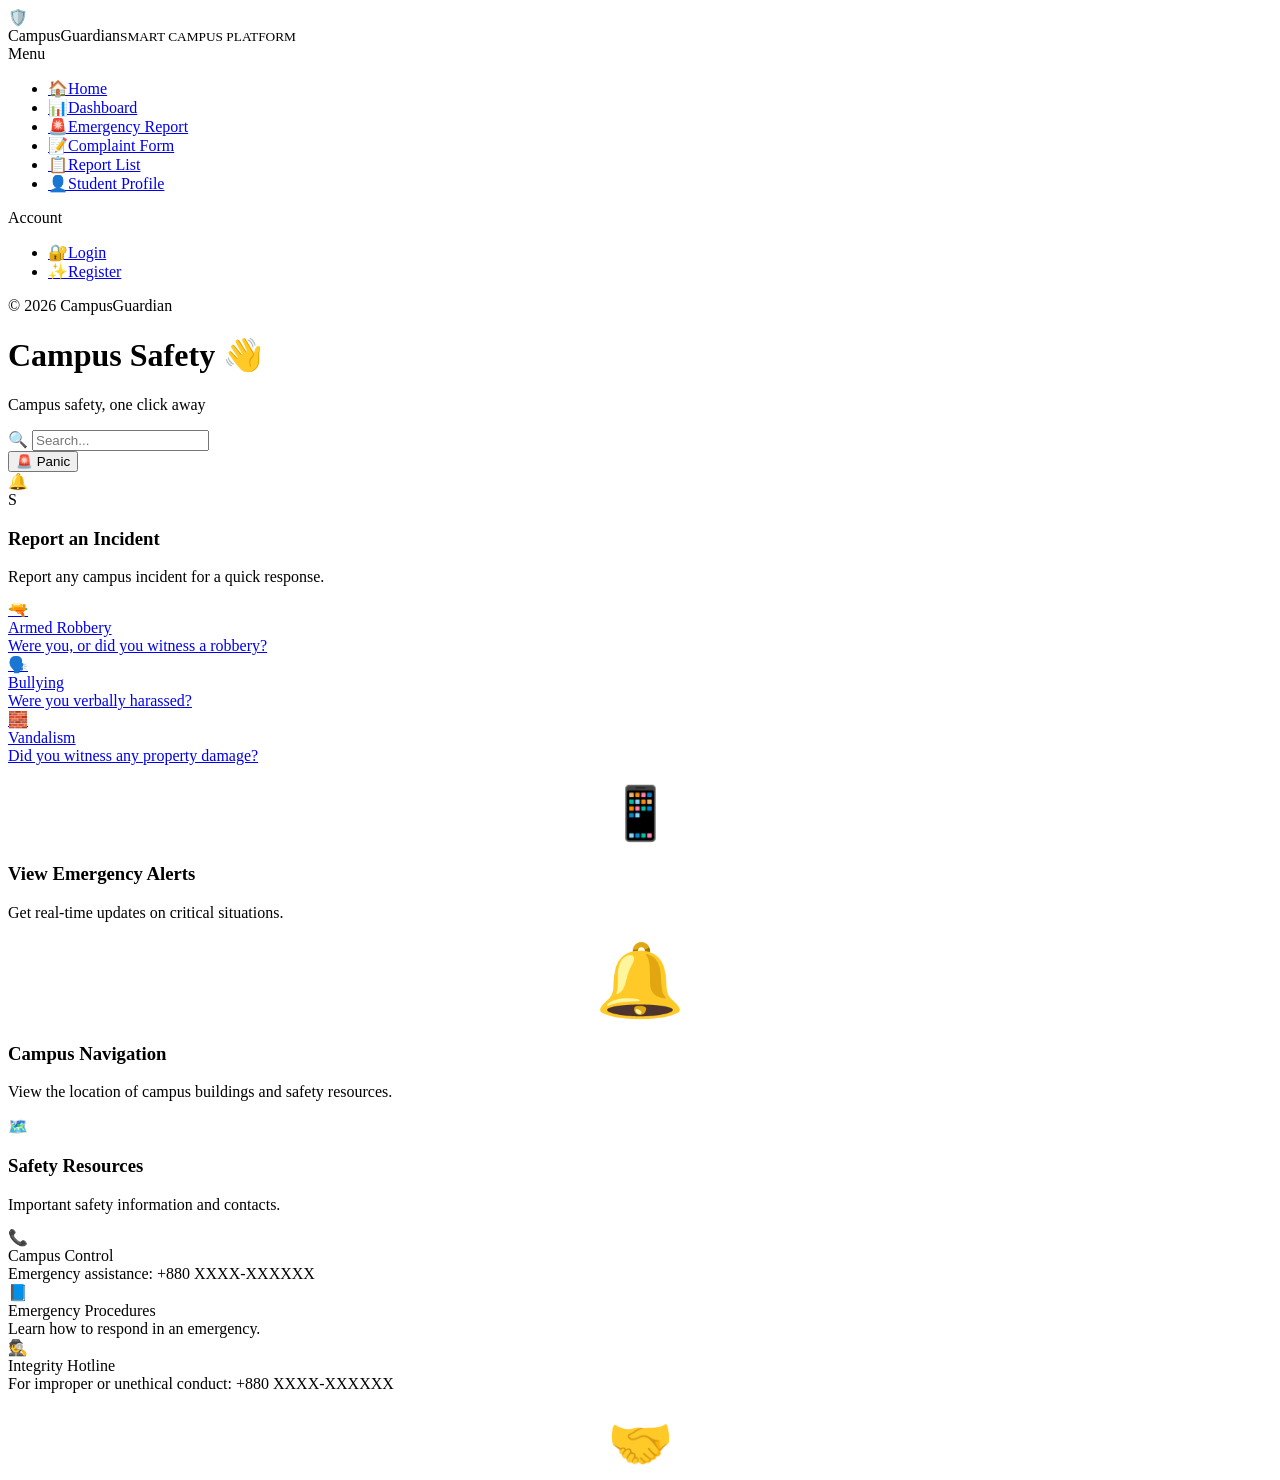
==== index.html @ de0bc9cf "Upload index.html" ====
<!DOCTYPE html>
<html lang="en">
<head>
  <meta charset="UTF-8">
  <meta name="viewport" content="width=device-width, initial-scale=1.0">
  <title>Home | CampusGuardian</title>
  <link rel="stylesheet" href="css/style.css">
</head>
<body>
<div class="app">

  <!-- ===== Sidebar ===== -->
  <aside class="sidebar">
    <div class="brand">
      <div class="brand-logo">🛡️</div>
      <div class="brand-name">CampusGuardian<small>SMART CAMPUS PLATFORM</small></div>
    </div>

    <div class="nav-label">Menu</div>
    <ul class="nav">
      <li><a href="index.html" class="active"><span class="ico">🏠</span>Home</a></li>
      <li><a href="dashboard.html"><span class="ico">📊</span>Dashboard</a></li>
      <li><a href="emergency.html"><span class="ico">🚨</span>Emergency Report</a></li>
      <li><a href="complaint.html"><span class="ico">📝</span>Complaint Form</a></li>
      <li><a href="reports.html"><span class="ico">📋</span>Report List</a></li>
      <li><a href="profile.html"><span class="ico">👤</span>Student Profile</a></li>
    </ul>

    <div class="nav-label">Account</div>
    <ul class="nav">
      <li><a href="login.html"><span class="ico">🔐</span>Login</a></li>
      <li><a href="register.html"><span class="ico">✨</span>Register</a></li>
    </ul>

    <div class="sidebar-footer">© 2026 CampusGuardian</div>
  </aside>

  <!-- ===== Main ===== -->
  <main class="main">
    <div class="topbar">
      <div>
        <h1>Campus Safety 👋</h1>
        <p>Campus safety, one click away</p>
      </div>
      <div class="actions">
        <div class="search">🔍 <input type="text" placeholder="Search..."></div>
        <button class="panic-btn">🚨 Panic</button>
        <div class="icon-btn">🔔<span class="dot"></span></div>
        <div class="avatar">S</div>
      </div>
    </div>

    <!-- Safety panels -->
    <div class="safety-grid">

      <!-- Report an incident -->
      <div class="card">
        <div class="card-head"><h3>Report an Incident</h3></div>
        <p class="list-sub" style="margin-bottom:14px">Report any campus incident for a quick response.</p>
        <div class="list">
          <a href="emergency.html" class="list-item">
            <div class="list-main">
              <div class="list-icon" style="background:var(--red-soft)">🔫</div>
              <div><div class="list-title">Armed Robbery</div><div class="list-sub">Were you, or did you witness a robbery?</div></div>
            </div>
          </a>
          <a href="complaint.html" class="list-item">
            <div class="list-main">
              <div class="list-icon" style="background:var(--yellow-soft)">🗣️</div>
              <div><div class="list-title">Bullying</div><div class="list-sub">Were you verbally harassed?</div></div>
            </div>
          </a>
          <a href="complaint.html" class="list-item">
            <div class="list-main">
              <div class="list-icon" style="background:var(--primary-soft)">🧱</div>
              <div><div class="list-title">Vandalism</div><div class="list-sub">Did you witness any property damage?</div></div>
            </div>
          </a>
        </div>
        <div style="text-align:center; margin-top:18px; font-size:52px">📱</div>
      </div>

      <!-- Emergency alerts + navigation -->
      <div>
        <div class="card" style="margin-bottom:20px">
          <div class="card-head"><h3>View Emergency Alerts</h3></div>
          <p class="list-sub">Get real-time updates on critical situations.</p>
          <div style="text-align:center; font-size:72px; margin-top:10px">🔔</div>
        </div>

        <div class="card">
          <div class="card-head"><h3>Campus Navigation</h3></div>
          <p class="list-sub">View the location of campus buildings and safety resources.</p>
          <div class="map-placeholder">🗺️</div>
        </div>
      </div>

      <!-- Safety resources -->
      <div class="card">
        <div class="card-head"><h3>Safety Resources</h3></div>
        <p class="list-sub" style="margin-bottom:14px">Important safety information and contacts.</p>
        <div class="list">
          <div class="list-item">
            <div class="list-main">
              <div class="list-icon" style="background:var(--primary-soft)">📞</div>
              <div><div class="list-title">Campus Control</div><div class="list-sub">Emergency assistance: +880 XXXX-XXXXXX</div></div>
            </div>
          </div>
          <div class="list-item">
            <div class="list-main">
              <div class="list-icon" style="background:var(--green-soft)">📘</div>
              <div><div class="list-title">Emergency Procedures</div><div class="list-sub">Learn how to respond in an emergency.</div></div>
            </div>
          </div>
          <div class="list-item">
            <div class="list-main">
              <div class="list-icon" style="background:var(--yellow-soft)">🕵️</div>
              <div><div class="list-title">Integrity Hotline</div><div class="list-sub">For improper or unethical conduct: +880 XXXX-XXXXXX</div></div>
            </div>
          </div>
        </div>
        <div style="text-align:center; margin-top:18px; font-size:52px">🤝</div>
      </div>

    </div>
  </main>
</div>
</body>
</html>
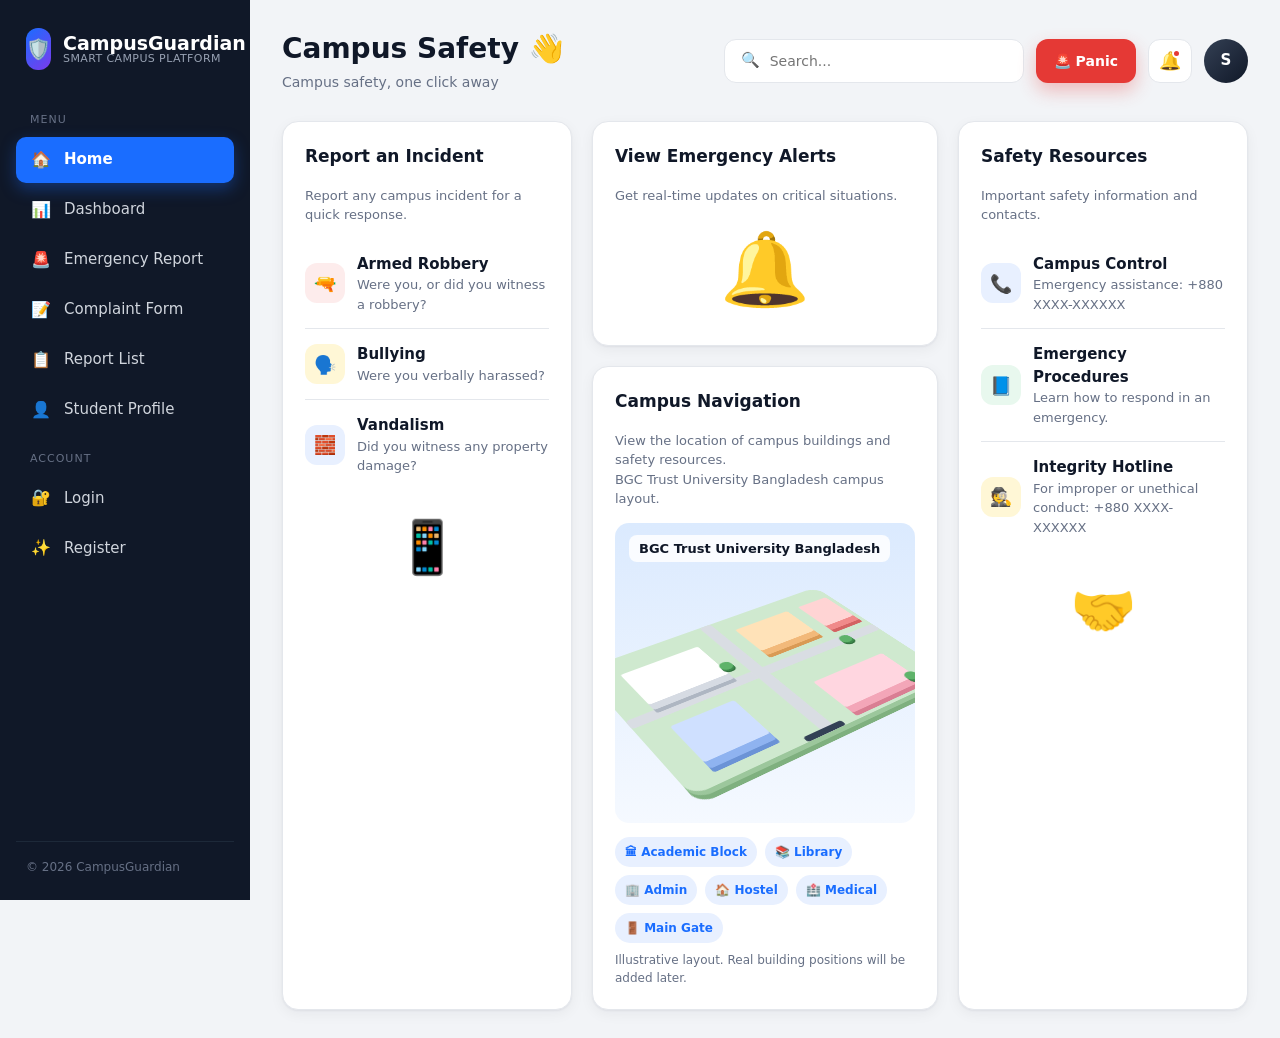
==== commit 3f0be426: "Update map" ====
--- a/index.html
+++ b/index.html
@@ -91,7 +91,38 @@
         <div class="card">
           <div class="card-head"><h3>Campus Navigation</h3></div>
           <p class="list-sub">View the location of campus buildings and safety resources.</p>
-          <div class="map-placeholder">🗺️</div>
+          <p class="list-sub">BGC Trust University Bangladesh campus layout.</p>
+
+<div class="campus-3d">
+  <div class="campus-title">BGC Trust University Bangladesh</div>
+  <div class="campus-plane">
+    <div class="campus-ground"></div>
+    <div class="campus-road road-h"></div>
+    <div class="campus-road road-v"></div>
+
+    <div class="b academic"></div>
+    <div class="b library"></div>
+    <div class="b admin"></div>
+    <div class="b hostel"></div>
+    <div class="b medical"></div>
+
+    <div class="tree" style="left:118px; top:70px"></div>
+    <div class="tree" style="left:250px; top:100px"></div>
+    <div class="tree" style="left:260px; top:190px"></div>
+
+    <div class="gate"></div>
+  </div>
+</div>
+
+<div class="campus-legend">
+  <span>🏛 Academic Block</span>
+  <span>📚 Library</span>
+  <span>🏢 Admin</span>
+  <span>🏠 Hostel</span>
+  <span>🏥 Medical</span>
+  <span>🚪 Main Gate</span>
+</div>
+<p class="hint" style="margin-top:8px">Illustrative layout. Real building positions will be added later.</p>
         </div>
       </div>
 
--- a/css/style.css
+++ b/css/style.css
@@ -0,0 +1,385 @@
+/* CampusGuardian - Static UI Stylesheet */
+
+:root {
+  --sidebar: #101828;
+  --sidebar-hover: #1d2939;
+  --primary: #1a6dff;
+  --primary-dark: #0f56d6;
+  --primary-soft: #e8f0ff;
+  --bg: #f2f4f7;
+  --card: #ffffff;
+  --text: #101828;
+  --muted: #667085;
+  --border: #e4e7ec;
+  --red: #e53935;
+  --red-soft: #fdecec;
+  --green: #16a34a;
+  --green-soft: #e8f8ee;
+  --yellow: #f5b800;
+  --yellow-soft: #fff7d6;
+  --radius: 16px;
+  --shadow: 0 1px 2px rgba(16, 24, 40, .05), 0 4px 14px rgba(16, 24, 40, .05);
+}
+
+* { box-sizing: border-box; margin: 0; padding: 0; }
+
+body {
+  font-family: 'Segoe UI', system-ui, -apple-system, sans-serif;
+  background: var(--bg);
+  color: var(--text);
+  font-size: 15px;
+  line-height: 1.5;
+}
+
+a { color: inherit; text-decoration: none; }
+button, input, select, textarea { font-family: inherit; font-size: 14px; }
+
+/* ---------- Layout ---------- */
+.app { display: flex; min-height: 100vh; }
+
+.sidebar {
+  width: 250px;
+  background: var(--sidebar);
+  color: #fff;
+  padding: 24px 16px;
+  position: fixed;
+  top: 0; bottom: 0; left: 0;
+  display: flex;
+  flex-direction: column;
+  overflow-y: auto;
+}
+
+.main {
+  margin-left: 250px;
+  flex: 1;
+  padding: 28px 32px;
+  min-width: 0;
+}
+
+/* ---------- Brand ---------- */
+.brand { display: flex; align-items: center; gap: 12px; padding: 4px 10px 24px; }
+.brand-logo {
+  width: 42px; height: 42px; border-radius: 12px;
+  background: linear-gradient(135deg, var(--primary), #7c3aed);
+  display: grid; place-items: center; font-size: 20px;
+}
+.brand-name { font-size: 19px; font-weight: 800; line-height: 1.1; }
+.brand-name small { display: block; font-size: 11px; font-weight: 500; color: #98a2b3; letter-spacing: .4px; }
+
+/* ---------- Sidebar nav ---------- */
+.nav-label {
+  font-size: 11px; text-transform: uppercase; letter-spacing: 1px;
+  color: #667085; padding: 18px 14px 8px;
+}
+.nav { list-style: none; display: flex; flex-direction: column; gap: 4px; }
+.nav a {
+  display: flex; align-items: center; gap: 12px;
+  padding: 11px 14px; border-radius: 10px;
+  color: #d0d5dd; font-weight: 500; transition: .2s;
+}
+.nav a:hover { background: var(--sidebar-hover); color: #fff; }
+.nav a.active {
+  background: var(--primary); color: #fff; font-weight: 600;
+  box-shadow: 0 6px 16px rgba(26, 109, 255, .35);
+}
+.nav .ico { width: 22px; text-align: center; font-size: 16px; }
+
+.sidebar-footer {
+  margin-top: auto; padding: 16px 10px 0;
+  font-size: 12px; color: #667085;
+  border-top: 1px solid var(--sidebar-hover);
+}
+
+/* ---------- Topbar ---------- */
+.topbar {
+  display: flex; align-items: center; justify-content: space-between;
+  gap: 16px; margin-bottom: 28px; flex-wrap: wrap;
+}
+.topbar h1 { font-size: 28px; font-weight: 800; }
+.topbar p { color: var(--muted); font-size: 14px; margin-top: 2px; }
+.topbar .actions { display: flex; align-items: center; gap: 12px; }
+
+.search {
+  display: flex; align-items: center; gap: 10px;
+  background: #fff; border: 1px solid var(--border);
+  border-radius: 12px; padding: 0 16px; height: 44px; width: 300px;
+  color: var(--muted);
+}
+.search input { border: 0; outline: 0; background: transparent; width: 100%; color: var(--text); }
+
+.icon-btn {
+  position: relative; width: 44px; height: 44px; border-radius: 12px;
+  background: #fff; border: 1px solid var(--border);
+  display: grid; place-items: center; font-size: 18px; cursor: pointer;
+}
+.icon-btn .dot {
+  position: absolute; top: 9px; right: 10px;
+  width: 9px; height: 9px; border-radius: 50%;
+  background: var(--red); border: 2px solid #fff;
+}
+
+.avatar {
+  width: 44px; height: 44px; border-radius: 50%;
+  background: linear-gradient(135deg, #344054, #101828);
+  color: #fff; display: grid; place-items: center;
+  font-weight: 700; font-size: 15px;
+}
+
+/* ---------- Grid helpers ---------- */
+.grid { display: grid; gap: 20px; }
+.grid-4 { grid-template-columns: repeat(4, 1fr); }
+.grid-3 { grid-template-columns: repeat(3, 1fr); }
+.grid-2 { grid-template-columns: 2fr 1fr; }
+.grid-2-even { grid-template-columns: 1fr 1fr; }
+.section { margin-top: 20px; }
+
+/* ---------- Card ---------- */
+.card {
+  background: var(--card); border: 1px solid var(--border);
+  border-radius: var(--radius); box-shadow: var(--shadow); padding: 22px;
+}
+.card-head {
+  display: flex; align-items: center; justify-content: space-between;
+  gap: 12px; margin-bottom: 16px;
+}
+.card-head h3 { font-size: 17px; font-weight: 700; }
+.card-head p { color: var(--muted); font-size: 13px; }
+.card-link { color: var(--primary); font-size: 13px; font-weight: 600; }
+
+/* ---------- Stat card ---------- */
+.stat-top { display: flex; align-items: center; justify-content: space-between; margin-bottom: 14px; }
+.stat-icon {
+  width: 44px; height: 44px; border-radius: 12px;
+  background: var(--primary-soft); display: grid; place-items: center; font-size: 20px;
+}
+.stat-label { color: var(--muted); font-size: 14px; font-weight: 500; }
+.stat-value { font-size: 30px; font-weight: 800; letter-spacing: -.5px; }
+.stat-foot { color: var(--muted); font-size: 13px; margin-top: 6px; }
+
+/* ---------- Pills & status ---------- */
+.pill {
+  display: inline-flex; align-items: center; gap: 4px;
+  padding: 4px 10px; border-radius: 999px;
+  font-size: 12px; font-weight: 700; border: 1px solid transparent;
+}
+.pill.up { color: var(--green); background: var(--green-soft); border-color: #bbf7d0; }
+.pill.down { color: var(--red); background: var(--red-soft); border-color: #fecaca; }
+.pill.info { color: var(--primary); background: var(--primary-soft); border-color: #bfdbfe; }
+
+.status { font-size: 12px; font-weight: 700; padding: 4px 10px; border-radius: 8px; white-space: nowrap; }
+.status.open { background: var(--red-soft); color: var(--red); }
+.status.progress { background: var(--yellow-soft); color: #9a6700; }
+.status.resolved { background: var(--green-soft); color: var(--green); }
+
+/* ---------- Buttons ---------- */
+.btn {
+  display: inline-flex; align-items: center; justify-content: center; gap: 8px;
+  height: 44px; padding: 0 20px; border-radius: 12px; border: 0;
+  font-weight: 700; cursor: pointer; transition: .2s; text-decoration: none;
+}
+.btn-primary { background: var(--primary); color: #fff; box-shadow: 0 8px 18px rgba(26, 109, 255, .3); }
+.btn-primary:hover { background: var(--primary-dark); }
+.btn-danger { background: var(--red); color: #fff; box-shadow: 0 8px 18px rgba(229, 57, 53, .3); }
+.btn-danger:hover { background: #c62828; }
+.btn-ghost { background: #fff; color: var(--text); border: 1px solid var(--border); }
+.btn-block { width: 100%; }
+
+/* ---------- Bar chart (CSS only) ---------- */
+.bars { display: flex; align-items: flex-end; justify-content: space-between; gap: 12px; height: 230px; padding-top: 10px; }
+.bar-group { flex: 1; display: flex; flex-direction: column; align-items: center; gap: 8px; height: 100%; justify-content: flex-end; }
+.bar-wrap { display: flex; align-items: flex-end; gap: 6px; height: 100%; }
+.bar { width: 14px; border-radius: 8px; }
+.bar.blue { background: var(--primary); }
+.bar.green { background: var(--green); }
+.bar-day { font-size: 12px; color: var(--muted); }
+.bar-day.active { color: var(--primary); font-weight: 700; }
+
+/* ---------- Donut (CSS only) ---------- */
+.donut-wrap { display: flex; align-items: center; gap: 28px; flex-wrap: wrap; }
+.donut {
+  width: 180px; height: 180px; border-radius: 50%; flex-shrink: 0;
+  display: grid; place-items: center;
+}
+.donut-inner {
+  width: 120px; height: 120px; border-radius: 50%; background: #fff;
+  display: grid; place-items: center; text-align: center;
+}
+.donut-inner b { font-size: 24px; display: block; }
+.donut-inner span { font-size: 12px; color: var(--muted); }
+.legend { display: flex; flex-direction: column; gap: 12px; flex: 1; min-width: 160px; }
+.legend-item { display: flex; align-items: center; justify-content: space-between; font-size: 14px; }
+.legend-item .l { display: flex; align-items: center; gap: 10px; }
+.dot-color { width: 10px; height: 10px; border-radius: 50%; }
+
+/* ---------- Lists ---------- */
+.list { display: flex; flex-direction: column; }
+.list-item {
+  display: flex; align-items: center; justify-content: space-between; gap: 14px;
+  padding: 14px 0; border-bottom: 1px solid var(--border);
+}
+.list-item:last-child { border-bottom: 0; }
+.list-main { display: flex; align-items: center; gap: 12px; min-width: 0; }
+.list-icon {
+  width: 40px; height: 40px; border-radius: 12px; flex-shrink: 0;
+  display: grid; place-items: center; font-size: 18px;
+}
+.list-title { font-weight: 600; }
+.list-sub { color: var(--muted); font-size: 13px; }
+.muted-time { color: var(--muted); font-size: 12px; white-space: nowrap; }
+
+/* ---------- Table ---------- */
+.table-wrap { overflow-x: auto; }
+.table { width: 100%; border-collapse: collapse; }
+.table th {
+  text-align: left; font-size: 12px; text-transform: uppercase; letter-spacing: .5px;
+  color: var(--muted); padding: 12px 14px; background: #f9fafb; border-bottom: 1px solid var(--border);
+}
+.table td { padding: 14px; border-bottom: 1px solid var(--border); font-size: 14px; }
+.table tr:last-child td { border-bottom: 0; }
+
+/* ---------- Forms ---------- */
+.form-group { display: flex; flex-direction: column; gap: 8px; margin-bottom: 18px; }
+.form-group label { font-weight: 600; font-size: 14px; }
+.form-control {
+  width: 100%; padding: 12px 14px; border-radius: 12px;
+  border: 1px solid var(--border); background: #fff; outline: none; color: var(--text);
+}
+.form-control:focus { border-color: var(--primary); box-shadow: 0 0 0 4px var(--primary-soft); }
+textarea.form-control { min-height: 120px; resize: vertical; }
+.form-row { display: grid; grid-template-columns: 1fr 1fr; gap: 16px; }
+.hint { color: var(--muted); font-size: 12px; }
+.check { display: flex; align-items: center; gap: 10px; font-size: 14px; color: var(--muted); }
+
+/* ---------- Emergency ---------- */
+.emergency-hero {
+  background: linear-gradient(135deg, #e53935, #b71c1c);
+  color: #fff; border-radius: var(--radius); padding: 28px;
+  display: flex; align-items: center; justify-content: space-between; gap: 20px;
+  box-shadow: 0 14px 30px rgba(229, 57, 53, .3);
+}
+.emergency-hero h2 { font-size: 24px; font-weight: 800; }
+.emergency-hero p { opacity: .9; margin-top: 4px; }
+.bell-big { font-size: 64px; }
+
+.type-grid { display: grid; grid-template-columns: repeat(3, 1fr); gap: 14px; }
+.type-card {
+  border: 1px solid var(--border); border-radius: 14px; padding: 18px;
+  background: #fff; cursor: pointer; text-align: left; transition: .2s;
+}
+.type-card:hover { border-color: var(--primary); }
+.type-card.selected { border: 2px solid var(--primary); background: var(--primary-soft); }
+.type-card .t-icon { font-size: 26px; margin-bottom: 8px; }
+.type-card b { display: block; font-size: 15px; }
+.type-card span { color: var(--muted); font-size: 13px; }
+
+/* ---------- Profile ---------- */
+.profile-head { display: flex; align-items: center; gap: 18px; }
+.profile-head .avatar { width: 72px; height: 72px; font-size: 24px; }
+.profile-head h2 { font-size: 22px; }
+.info-row { display: flex; justify-content: space-between; padding: 12px 0; border-bottom: 1px solid var(--border); font-size: 14px; }
+.info-row:last-child { border-bottom: 0; }
+.info-row span { color: var(--muted); }
+
+/* ---------- Auth pages ---------- */
+.auth-page {
+  min-height: 100vh; display: grid; place-items: center; padding: 32px;
+  background: linear-gradient(135deg, #101828 0%, #1a6dff 100%);
+}
+.auth-card {
+  background: #fff; border-radius: 20px; padding: 36px;
+  width: 100%; max-width: 440px; box-shadow: 0 20px 50px rgba(0, 0, 0, .2);
+}
+.auth-brand { display: flex; align-items: center; gap: 12px; margin-bottom: 22px; }
+.auth-card h2 { font-size: 26px; font-weight: 800; margin-bottom: 4px; }
+.auth-card > p { color: var(--muted); margin-bottom: 26px; font-size: 14px; }
+.auth-foot { text-align: center; font-size: 14px; color: var(--muted); margin-top: 16px; }
+.auth-foot a { color: var(--primary); font-weight: 700; }
+
+/* ---------- Home: safety panels ---------- */
+.safety-grid { display: grid; grid-template-columns: repeat(3, 1fr); gap: 20px; }
+.panic-btn {
+  background: var(--red); color: #fff; border: 0; border-radius: 12px;
+  padding: 0 18px; height: 44px; font-weight: 700; cursor: pointer;
+  display: inline-flex; align-items: center; gap: 8px;
+  box-shadow: 0 8px 18px rgba(229, 57, 53, .3);
+}
+.map-placeholder {
+  height: 160px; border-radius: 12px; margin-top: 14px;
+  background: repeating-linear-gradient(45deg, #eef4ff, #eef4ff 12px, #f8fbff 12px, #f8fbff 24px);
+  display: grid; place-items: center; font-size: 42px; color: var(--primary);
+}
+/* ---------- 3D campus illustration (CSS only) ---------- */
+.campus-3d {
+  position: relative; height: 300px; margin-top: 14px; border-radius: 14px;
+  background: linear-gradient(180deg, #dbeafe 0%, #f5f9ff 100%);
+  perspective: 800px; overflow: hidden;
+  display: grid; place-items: center;
+}
+.campus-title {
+  position: absolute; top: 12px; left: 14px; z-index: 2;
+  font-size: 13px; font-weight: 700; color: var(--text);
+  background: rgba(255, 255, 255, .85); padding: 4px 10px; border-radius: 8px;
+}
+.campus-plane {
+  position: relative; width: 300px; height: 220px;
+  transform: rotateX(55deg) rotateZ(-35deg);
+  transform-style: preserve-3d;
+  transition: transform .6s ease;
+}
+.campus-plane:hover { transform: rotateX(45deg) rotateZ(-25deg); }
+
+.campus-ground {
+  position: absolute; inset: 0; border-radius: 16px;
+  background: #cfe9cf;
+  box-shadow: 0 6px 0 #9cc79c, 0 12px 0 #7fb07f;
+}
+.campus-road { position: absolute; background: #d9dde3; border-radius: 4px; }
+.road-h { left: 0; right: 0; top: 100px; height: 14px; }
+.road-v { top: 0; bottom: 0; left: 140px; width: 14px; }
+
+/* buildings: flat roof tile + stacked box-shadow walls = 3D height */
+.b {
+  position: absolute; border-radius: 3px; background: var(--roof);
+  box-shadow:
+    0 2px 0 var(--wall), 0 4px 0 var(--wall), 0 6px 0 var(--wall),
+    0 8px 0 var(--wall), 0 10px 0 var(--wall), 0 12px 0 var(--wall-dark),
+    0 14px 0 var(--wall-dark), 0 16px 0 var(--wall-dark);
+}
+.academic { left: 30px;  top: 30px;  width: 90px; height: 60px; --roof: #ffffff; --wall: #d6dbe3; --wall-dark: #aeb6c2; }
+.library  { left: 170px; top: 25px;  width: 70px; height: 50px; --roof: #ffe2b8; --wall: #f2b97a; --wall-dark: #d99a55; }
+.admin    { left: 30px;  top: 130px; width: 70px; height: 60px; --roof: #cfe0ff; --wall: #8fb3f0; --wall-dark: #6b93d6; }
+.hostel   { left: 180px; top: 150px; width: 90px; height: 50px; --roof: #ffd6e0; --wall: #f3a6b8; --wall-dark: #d97e93; }
+.medical  { left: 255px; top: 25px;  width: 40px; height: 50px; --roof: #ffd4d4; --wall: #f08a8a; --wall-dark: #d36262; }
+
+/* trees */
+.tree {
+  position: absolute; width: 14px; height: 14px; border-radius: 50%;
+  background: #5fb36a;
+  box-shadow: 0 3px 0 #3e8a4c, 0 5px 0 #2f6e3b;
+}
+
+/* main gate */
+.gate {
+  position: absolute; left: 120px; top: 212px; width: 44px; height: 8px;
+  background: #334155; border-radius: 3px;
+}
+
+.campus-legend { display: flex; flex-wrap: wrap; gap: 8px; margin-top: 14px; }
+.campus-legend span {
+  font-size: 12px; font-weight: 600; padding: 6px 10px;
+  border-radius: 999px; background: var(--primary-soft); color: var(--primary);
+}
+
+/* ---------- Responsive ---------- */
+@media (max-width: 1100px) {
+  .grid-4 { grid-template-columns: repeat(2, 1fr); }
+  .grid-3, .grid-2, .grid-2-even, .safety-grid { grid-template-columns: 1fr; }
+  .type-grid { grid-template-columns: repeat(2, 1fr); }
+}
+@media (max-width: 760px) {
+  .sidebar { position: static; width: 100%; }
+  .main { margin-left: 0; padding: 20px; }
+  .app { flex-direction: column; }
+  .grid-4, .form-row, .type-grid { grid-template-columns: 1fr; }
+  .search { width: 100%; }
+}
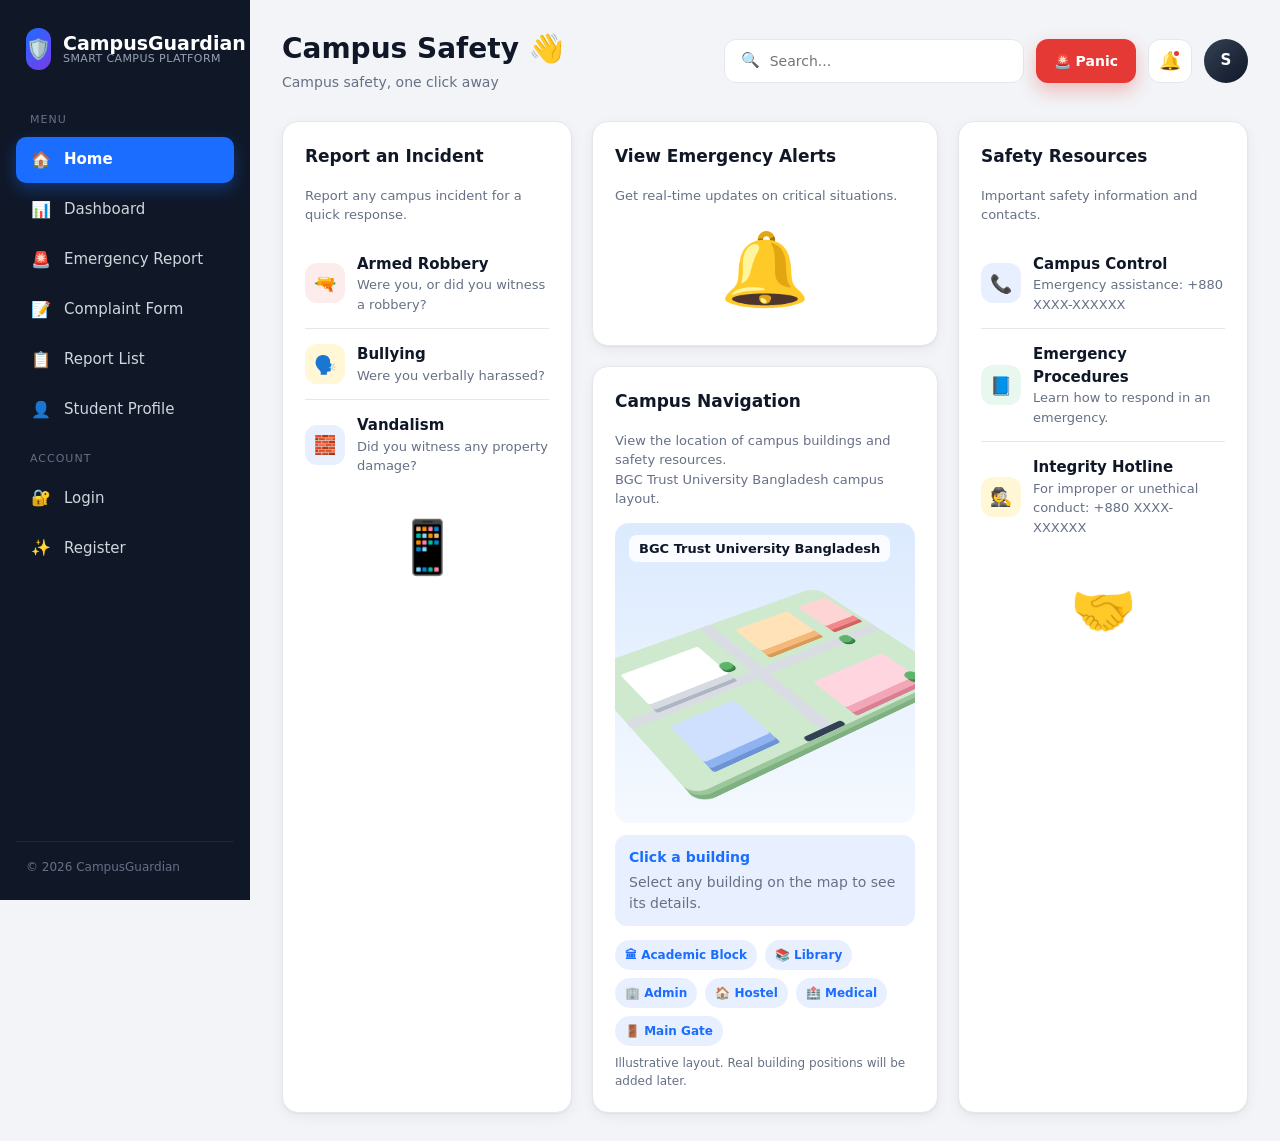
==== commit 62a0e347: "Add clickable 3D building info" ====
--- a/index.html
+++ b/index.html
@@ -100,11 +100,11 @@
     <div class="campus-road road-h"></div>
     <div class="campus-road road-v"></div>
 
-    <div class="b academic"></div>
-    <div class="b library"></div>
-    <div class="b admin"></div>
-    <div class="b hostel"></div>
-    <div class="b medical"></div>
+    <div class="b academic" data-name="Academic Block" data-info="Classrooms, labs and faculty offices."></div>
+    <div class="b library" data-name="Library" data-info="Study halls, books and online resources."></div>
+    <div class="b admin" data-name="Admin Building" data-info="Registrar, admissions and administration."></div>
+    <div class="b hostel" data-name="Hostel" data-info="Student residence. Contact the hall office for emergencies."></div>
+    <div class="b medical" data-name="Medical Center" data-info="First aid and medical support for students and staff."></div>
 
     <div class="tree" style="left:118px; top:70px"></div>
     <div class="tree" style="left:250px; top:100px"></div>
@@ -113,7 +113,10 @@
     <div class="gate"></div>
   </div>
 </div>
-
+<div class="building-info" id="buildingInfo">
+  <b>Click a building</b>
+  <p>Select any building on the map to see its details.</p>
+</div>
 <div class="campus-legend">
   <span>🏛 Academic Block</span>
   <span>📚 Library</span>
@@ -156,5 +159,6 @@
     </div>
   </main>
 </div>
+<script src="js/main.js"></script>
 </body>
 </html>
--- a/css/style.css
+++ b/css/style.css
@@ -369,6 +369,52 @@
   font-size: 12px; font-weight: 600; padding: 6px 10px;
   border-radius: 999px; background: var(--primary-soft); color: var(--primary);
 }
+/* ---------- Panic popup ---------- */
+.panic-overlay {
+  position: fixed; inset: 0; background: rgba(16, 24, 40, .55);
+  display: none; align-items: center; justify-content: center; z-index: 999;
+}
+.panic-overlay.show { display: flex; }
+.panic-modal {
+  background: #fff; border-radius: 18px; padding: 30px; width: 90%; max-width: 380px;
+  text-align: center; box-shadow: 0 20px 50px rgba(0, 0, 0, .25);
+}
+.panic-icon { font-size: 48px; margin-bottom: 8px; }
+.panic-modal h2 { font-size: 22px; font-weight: 800; margin-bottom: 6px; }
+.panic-modal p { color: var(--muted); font-size: 14px; margin-bottom: 22px; }
+.panic-actions { display: flex; gap: 12px; }
+.panic-actions .btn { flex: 1; }
+
+/* ---------- Field error ---------- */
+.field-error {
+  color: var(--red); font-size: 12px; font-weight: 600; margin-top: 4px;
+}
+
+/* ---------- Filter chips ---------- */
+.chip {
+  border: 1px solid var(--border); background: #fff; color: var(--text);
+  padding: 8px 14px; border-radius: 999px; font-weight: 600; cursor: pointer;
+}
+.chip.active { background: var(--primary); color: #fff; border-color: var(--primary); }
+.table tr.hidden { display: none; }
+
+
+/* ---------- Auth messages ---------- */
+.auth-msg {
+  padding: 10px 14px; border-radius: 10px; font-size: 14px; font-weight: 600; margin-bottom: 16px;
+}
+.auth-msg.ok { background: var(--green-soft); color: var(--green); }
+.auth-msg.err { background: var(--red-soft); color: var(--red); }
+
+/* ---------- Building info ---------- */
+.building-info {
+  margin-top: 12px; padding: 12px 14px; border-radius: 12px;
+  background: var(--primary-soft); font-size: 14px;
+}
+.building-info b { display: block; margin-bottom: 4px; color: var(--primary); }
+.building-info p { color: var(--muted); }
+
+.b.picked { filter: brightness(1.15); }
 
 /* ---------- Responsive ---------- */
 @media (max-width: 1100px) {
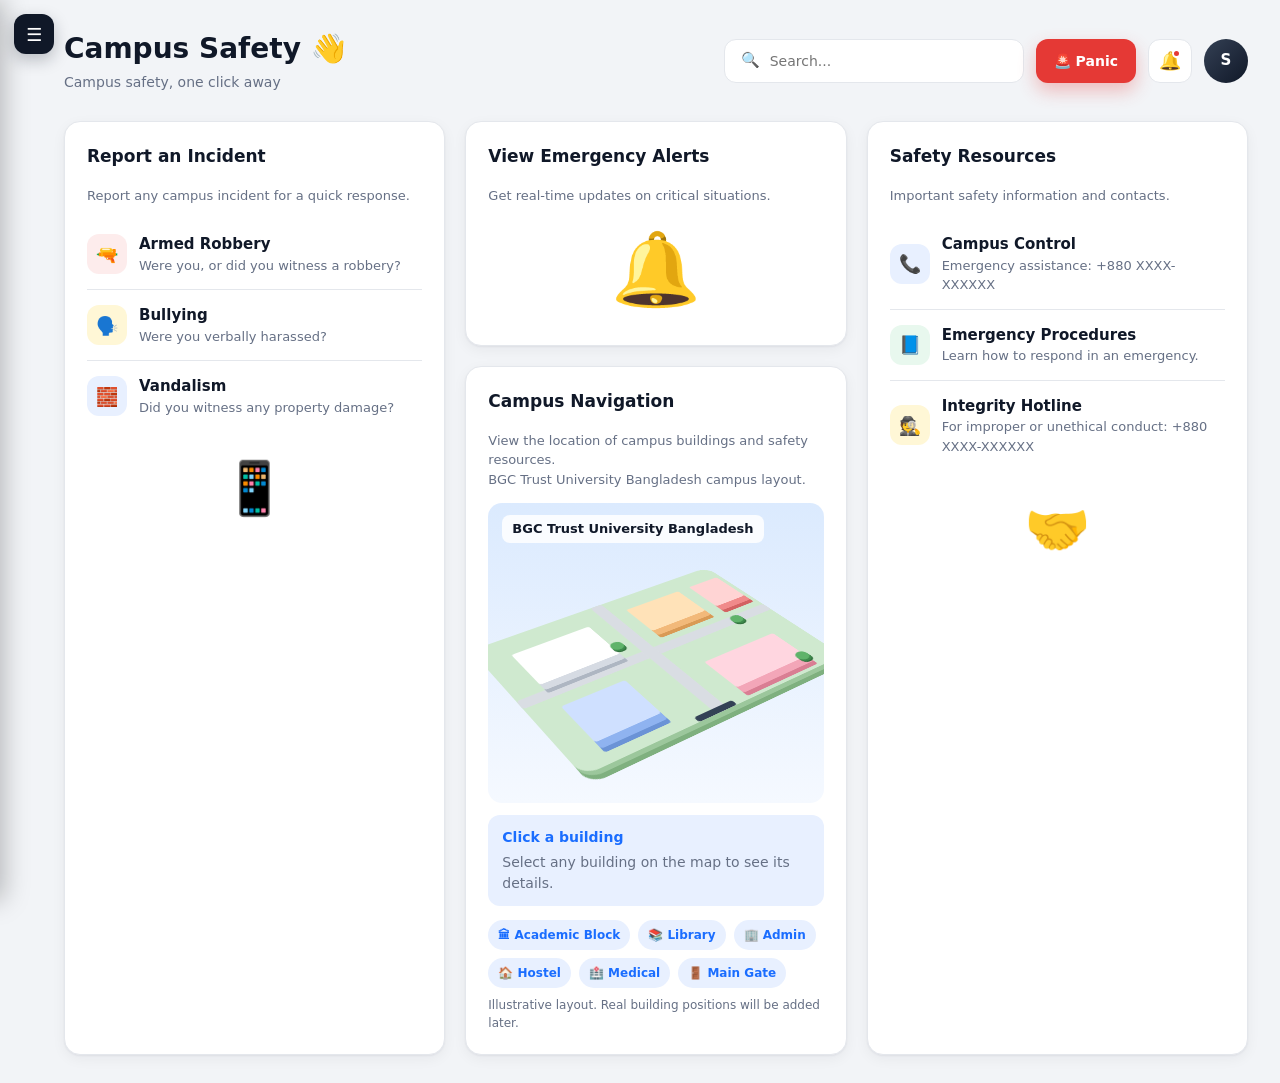
==== commit acffcff9: "update profile" ====
--- a/index.html
+++ b/index.html
@@ -128,7 +128,6 @@
 <p class="hint" style="margin-top:8px">Illustrative layout. Real building positions will be added later.</p>
         </div>
       </div>
-
       <!-- Safety resources -->
       <div class="card">
         <div class="card-head"><h3>Safety Resources</h3></div>
@@ -155,7 +154,6 @@
         </div>
         <div style="text-align:center; margin-top:18px; font-size:52px">🤝</div>
       </div>
-
     </div>
   </main>
 </div>
--- a/css/style.css
+++ b/css/style.css
@@ -428,4 +428,119 @@
   .app { flex-direction: column; }
   .grid-4, .form-row, .type-grid { grid-template-columns: 1fr; }
   .search { width: 100%; }
+}
+/* =========================================
+   Hover sidebar: hidden by default, opens on hover
+   ========================================= */
+.sidebar {
+  width: 250px;
+  transform: translateX(-100%);
+  transition: transform .3s ease;
+  z-index: 1000;
+  box-shadow: 4px 0 24px rgba(0, 0, 0, .25);
+  position: fixed;
+}
+.sidebar.open { transform: translateX(0); }
+
+.main { margin-left: 0; padding-left: 64px; }
+
+.menu-edge {
+  position: fixed; top: 0; bottom: 0; left: 0; width: 14px; z-index: 999;
+}
+
+
+.menu-icon {
+  position: fixed; top: 14px; left: 14px; z-index: 998;
+  width: 40px; height: 40px; border-radius: 12px; border: 0;
+  background: var(--sidebar); color: #fff; font-size: 18px; cursor: pointer;
+  display: grid; place-items: center;
+  box-shadow: 0 6px 16px rgba(16, 24, 40, .25);
+  transition: opacity .2s;
+}
+.menu-icon.hide { opacity: 0; pointer-events: none; }
+/* =========================================
+   Hover sidebar: hidden by default, opens on hover
+   ========================================= */
+.sidebar {
+  width: 250px;
+  transform: translateX(-100%);
+  transition: transform .3s ease;
+  z-index: 1000;
+  box-shadow: 4px 0 24px rgba(0, 0, 0, .25);
+  position: fixed;
+}
+.sidebar.open { transform: translateX(0); }
+
+.main { margin-left: 0; padding-left: 64px; }
+
+.menu-edge {
+  position: fixed; top: 0; bottom: 0; left: 0; width: 14px; z-index: 999;
+}
+
+.menu-icon {
+  position: fixed; top: 14px; left: 14px; z-index: 998;
+  width: 40px; height: 40px; border-radius: 12px; border: 0;
+  background: var(--sidebar); color: #fff; font-size: 18px; cursor: pointer;
+  display: grid; place-items: center;
+  box-shadow: 0 6px 16px rgba(16, 24, 40, .25);
+  transition: opacity .2s;
+}
+.menu-icon.hide { opacity: 0; pointer-events: none; }
+/* =========================================
+   Profile page
+   ========================================= */
+.profile-banner { padding: 0; overflow: hidden; }
+.banner-bg {
+  height: 120px;
+  background: linear-gradient(135deg, #1a6dff, #7c3aed);
+}
+.banner-body {
+  display: flex; align-items: flex-end; gap: 20px; flex-wrap: wrap;
+  padding: 0 26px 22px; margin-top: -40px;
+}
+.avatar.big {
+  width: 84px; height: 84px; font-size: 28px;
+  border: 4px solid #fff; box-shadow: var(--shadow);
+}
+.banner-info { flex: 1; min-width: 200px; }
+.banner-info h2 { font-size: 24px; font-weight: 800; }
+.banner-info .pill { margin-top: 6px; }
+.banner-stats { display: flex; gap: 26px; }
+.banner-stats div { text-align: center; }
+.banner-stats .stat-value { font-size: 22px; }
+.banner-stats .green { color: var(--green); }
+.banner-stats .red { color: var(--red); }
+.banner-stats span { font-size: 12px; color: var(--muted); }
+
+/* Tabs */
+.tabs { display: flex; gap: 8px; border-bottom: 1px solid var(--border); }
+.tab {
+  background: none; border: 0; padding: 12px 16px; cursor: pointer;
+  font-weight: 600; color: var(--muted); border-bottom: 3px solid transparent;
+}
+.tab.active { color: var(--primary); border-bottom-color: var(--primary); }
+.tab-panel { display: none; margin-top: 20px; }
+.tab-panel.active { display: block; }
+
+/* Privacy masking */
+.masked { filter: blur(5px); user-select: none; transition: filter .2s; }
+.masked.show { filter: none; user-select: text; }
+
+/* Edit modal */
+.modal-overlay {
+  position: fixed; inset: 0; background: rgba(16, 24, 40, .55);
+  display: none; align-items: center; justify-content: center; z-index: 1100;
+}
+.modal-overlay.show { display: flex; }
+.modal-box {
+  background: #fff; border-radius: 18px; padding: 28px;
+  width: 92%; max-width: 440px; box-shadow: 0 20px 50px rgba(0, 0, 0, .25);
+}
+.modal-box h2 { font-size: 22px; font-weight: 800; }
+.modal-actions { display: flex; gap: 12px; margin-top: 8px; }
+.modal-actions .btn { flex: 1; }
+
+@media print {
+  .sidebar, .menu-icon, .menu-edge, .topbar .actions, .tabs, .modal-overlay { display: none !important; }
+  .main { padding: 0 !important; }
 }
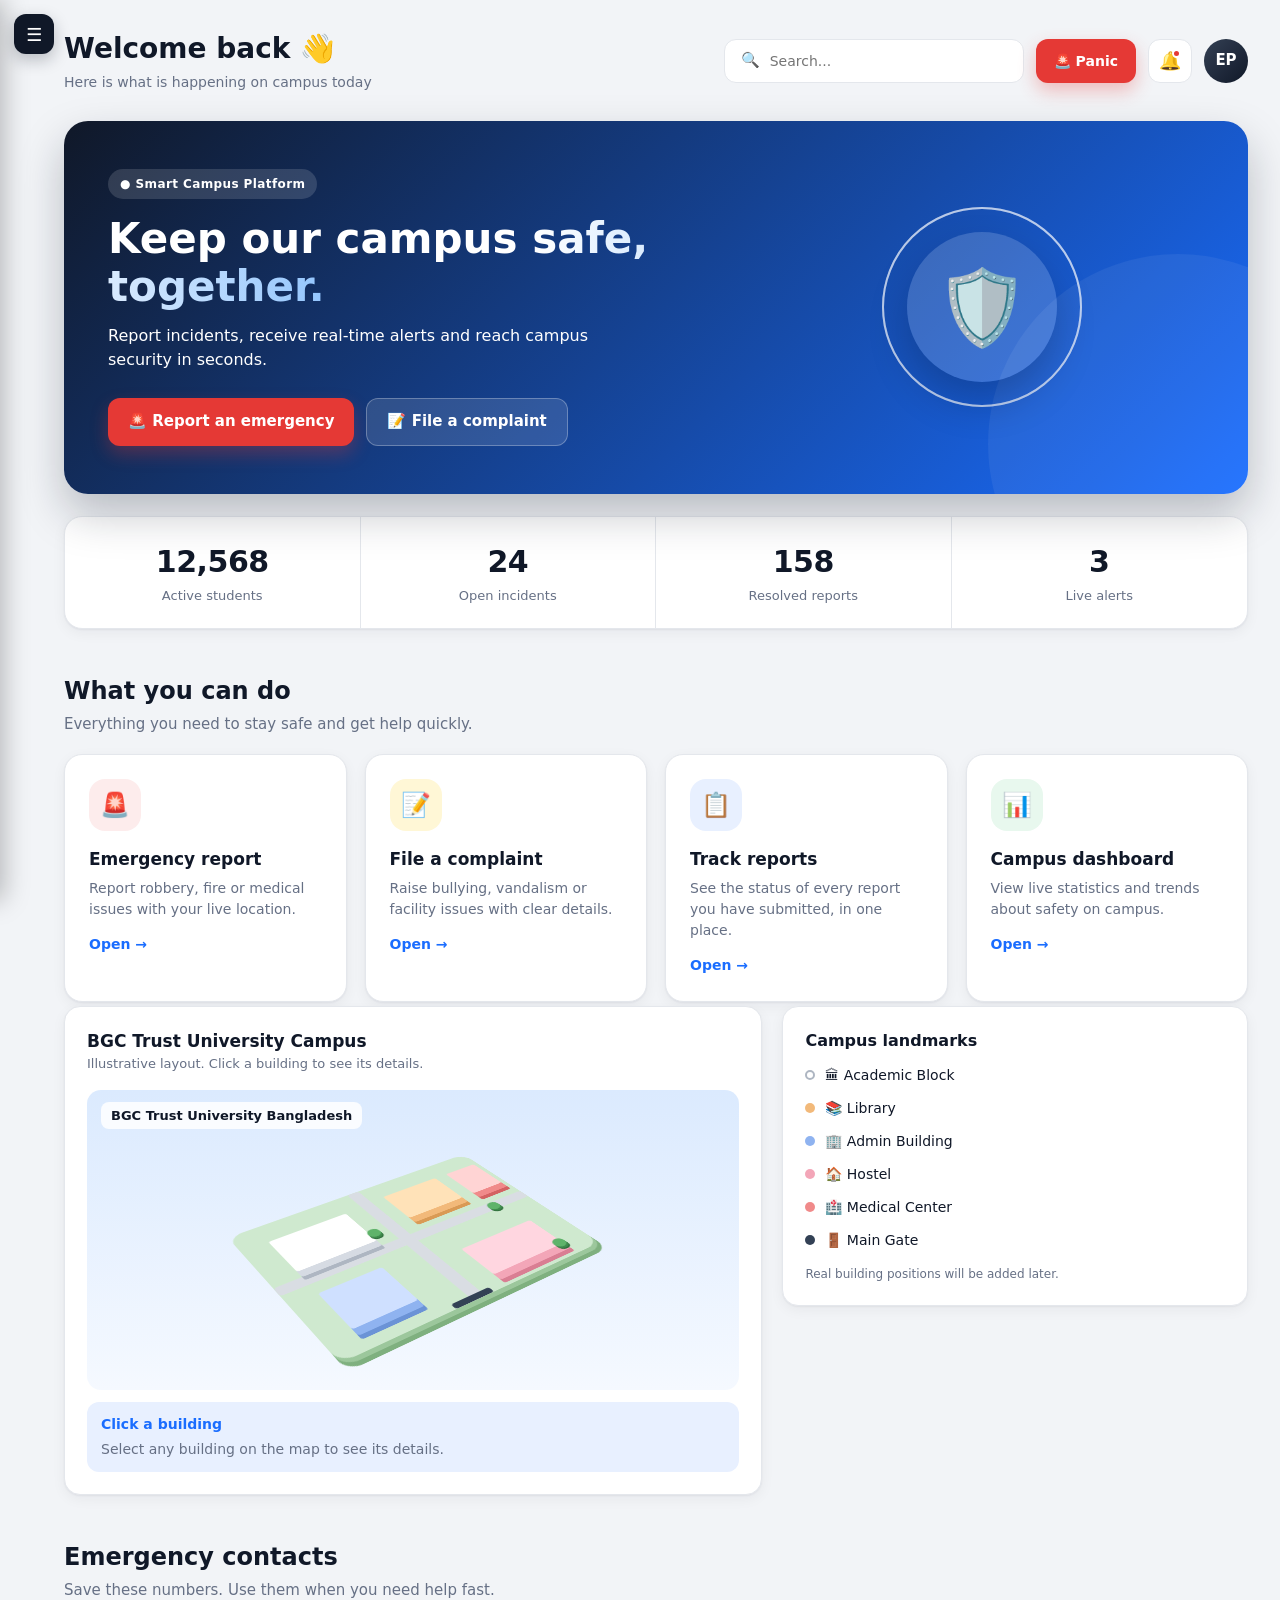
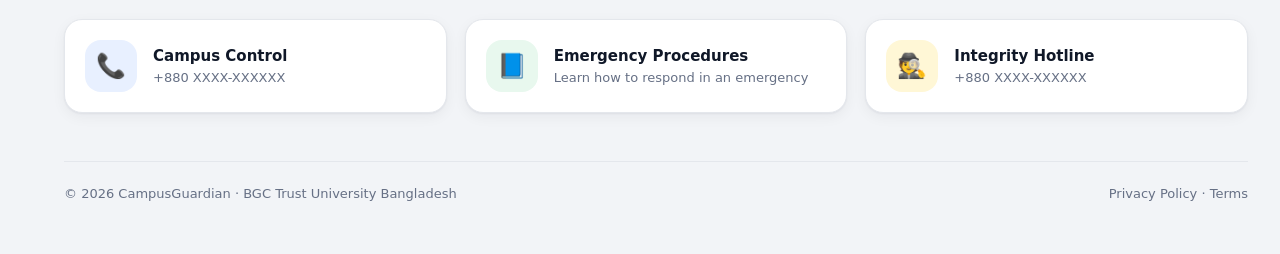
==== commit 2645be86: "update deshboard" ====
--- a/index.html
+++ b/index.html
@@ -9,13 +9,11 @@
 <body>
 <div class="app">
 
-  <!-- ===== Sidebar ===== -->
   <aside class="sidebar">
     <div class="brand">
       <div class="brand-logo">🛡️</div>
       <div class="brand-name">CampusGuardian<small>SMART CAMPUS PLATFORM</small></div>
     </div>
-
     <div class="nav-label">Menu</div>
     <ul class="nav">
       <li><a href="index.html" class="active"><span class="ico">🏠</span>Home</a></li>
@@ -25,136 +23,177 @@
       <li><a href="reports.html"><span class="ico">📋</span>Report List</a></li>
       <li><a href="profile.html"><span class="ico">👤</span>Student Profile</a></li>
     </ul>
-
     <div class="nav-label">Account</div>
     <ul class="nav">
       <li><a href="login.html"><span class="ico">🔐</span>Login</a></li>
       <li><a href="register.html"><span class="ico">✨</span>Register</a></li>
     </ul>
-
     <div class="sidebar-footer">© 2026 CampusGuardian</div>
   </aside>
 
-  <!-- ===== Main ===== -->
   <main class="main">
     <div class="topbar">
       <div>
-        <h1>Campus Safety 👋</h1>
-        <p>Campus safety, one click away</p>
+        <h1>Welcome back 👋</h1>
+        <p>Here is what is happening on campus today</p>
       </div>
       <div class="actions">
         <div class="search">🔍 <input type="text" placeholder="Search..."></div>
         <button class="panic-btn">🚨 Panic</button>
         <div class="icon-btn">🔔<span class="dot"></span></div>
-        <div class="avatar">S</div>
+        <div class="avatar">EP</div>
       </div>
     </div>
 
-    <!-- Safety panels -->
-    <div class="safety-grid">
-
-      <!-- Report an incident -->
-      <div class="card">
-        <div class="card-head"><h3>Report an Incident</h3></div>
-        <p class="list-sub" style="margin-bottom:14px">Report any campus incident for a quick response.</p>
-        <div class="list">
-          <a href="emergency.html" class="list-item">
-            <div class="list-main">
-              <div class="list-icon" style="background:var(--red-soft)">🔫</div>
-              <div><div class="list-title">Armed Robbery</div><div class="list-sub">Were you, or did you witness a robbery?</div></div>
-            </div>
-          </a>
-          <a href="complaint.html" class="list-item">
-            <div class="list-main">
-              <div class="list-icon" style="background:var(--yellow-soft)">🗣️</div>
-              <div><div class="list-title">Bullying</div><div class="list-sub">Were you verbally harassed?</div></div>
-            </div>
-          </a>
-          <a href="complaint.html" class="list-item">
-            <div class="list-main">
-              <div class="list-icon" style="background:var(--primary-soft)">🧱</div>
-              <div><div class="list-title">Vandalism</div><div class="list-sub">Did you witness any property damage?</div></div>
-            </div>
-          </a>
-        </div>
-        <div style="text-align:center; margin-top:18px; font-size:52px">📱</div>
-      </div>
-
-      <!-- Emergency alerts + navigation -->
-      <div>
-        <div class="card" style="margin-bottom:20px">
-          <div class="card-head"><h3>View Emergency Alerts</h3></div>
-          <p class="list-sub">Get real-time updates on critical situations.</p>
-          <div style="text-align:center; font-size:72px; margin-top:10px">🔔</div>
-        </div>
-
-        <div class="card">
-          <div class="card-head"><h3>Campus Navigation</h3></div>
-          <p class="list-sub">View the location of campus buildings and safety resources.</p>
-          <p class="list-sub">BGC Trust University Bangladesh campus layout.</p>
-
-<div class="campus-3d">
-  <div class="campus-title">BGC Trust University Bangladesh</div>
-  <div class="campus-plane">
-    <div class="campus-ground"></div>
-    <div class="campus-road road-h"></div>
-    <div class="campus-road road-v"></div>
-
-    <div class="b academic" data-name="Academic Block" data-info="Classrooms, labs and faculty offices."></div>
-    <div class="b library" data-name="Library" data-info="Study halls, books and online resources."></div>
-    <div class="b admin" data-name="Admin Building" data-info="Registrar, admissions and administration."></div>
-    <div class="b hostel" data-name="Hostel" data-info="Student residence. Contact the hall office for emergencies."></div>
-    <div class="b medical" data-name="Medical Center" data-info="First aid and medical support for students and staff."></div>
-
-    <div class="tree" style="left:118px; top:70px"></div>
-    <div class="tree" style="left:250px; top:100px"></div>
-    <div class="tree" style="left:260px; top:190px"></div>
-
-    <div class="gate"></div>
-  </div>
-</div>
-<div class="building-info" id="buildingInfo">
-  <b>Click a building</b>
-  <p>Select any building on the map to see its details.</p>
-</div>
-<div class="campus-legend">
-  <span>🏛 Academic Block</span>
-  <span>📚 Library</span>
-  <span>🏢 Admin</span>
-  <span>🏠 Hostel</span>
-  <span>🏥 Medical</span>
-  <span>🚪 Main Gate</span>
-</div>
-<p class="hint" style="margin-top:8px">Illustrative layout. Real building positions will be added later.</p>
-        </div>
-      </div>
-      <!-- Safety resources -->
-      <div class="card">
-        <div class="card-head"><h3>Safety Resources</h3></div>
-        <p class="list-sub" style="margin-bottom:14px">Important safety information and contacts.</p>
-        <div class="list">
-          <div class="list-item">
-            <div class="list-main">
-              <div class="list-icon" style="background:var(--primary-soft)">📞</div>
-              <div><div class="list-title">Campus Control</div><div class="list-sub">Emergency assistance: +880 XXXX-XXXXXX</div></div>
-            </div>
+    <!-- Hero -->
+    <section class="hero">
+      <div class="hero-text">
+        <span class="eyebrow anim d1">● Smart Campus Platform</span>
+        <h2 class="anim d2">Keep our campus <span class="grad">safe, together.</span></h2>
+        <p class="anim d3">Report incidents, receive real-time alerts and reach campus security in seconds.</p>
+        <div class="hero-cta anim d4">
+          <a href="emergency.html" class="btn btn-danger">🚨 Report an emergency</a>
+          <a href="complaint.html" class="btn btn-glass">📝 File a complaint</a>
+        </div>
+      </div>
+      <div class="hero-visual anim d3">
+        <span class="ring r1"></span>
+        <span class="ring r2"></span>
+        <div class="shield float">🛡️</div>
+      </div>
+    </section>
+
+    <!-- Stats -->
+    <section class="stats-strip reveal">
+      <div class="stat-item">
+        <div class="stat-value">12,568</div>
+        <span>Active students</span>
+      </div>
+      <div class="stat-item">
+        <div class="stat-value">24</div>
+        <span>Open incidents</span>
+      </div>
+      <div class="stat-item">
+        <div class="stat-value">158</div>
+        <span>Resolved reports</span>
+      </div>
+      <div class="stat-item">
+        <div class="stat-value">3</div>
+        <span>Live alerts</span>
+      </div>
+    </section>
+
+    <!-- Features -->
+    <section>
+      <div class="section-head reveal">
+        <h2>What you can do</h2>
+        <p>Everything you need to stay safe and get help quickly.</p>
+      </div>
+      <div class="feature-grid">
+        <a href="emergency.html" class="feature-card reveal rd1">
+          <div class="feature-icon" style="background:var(--red-soft)">🚨</div>
+          <h3>Emergency report</h3>
+          <p>Report robbery, fire or medical issues with your live location.</p>
+          <span class="feature-link">Open →</span>
+        </a>
+        <a href="complaint.html" class="feature-card reveal rd2">
+          <div class="feature-icon" style="background:var(--yellow-soft)">📝</div>
+          <h3>File a complaint</h3>
+          <p>Raise bullying, vandalism or facility issues with clear details.</p>
+          <span class="feature-link">Open →</span>
+        </a>
+        <a href="reports.html" class="feature-card reveal rd3">
+          <div class="feature-icon" style="background:var(--primary-soft)">📋</div>
+          <h3>Track reports</h3>
+          <p>See the status of every report you have submitted, in one place.</p>
+          <span class="feature-link">Open →</span>
+        </a>
+        <a href="dashboard.html" class="feature-card reveal rd4">
+          <div class="feature-icon" style="background:var(--green-soft)">📊</div>
+          <h3>Campus dashboard</h3>
+          <p>View live statistics and trends about safety on campus.</p>
+          <span class="feature-link">Open →</span>
+        </a>
+      </div>
+    </section>
+
+    <!-- Campus map -->
+    <section class="campus-section">
+      <div class="card reveal">
+        <div class="card-head">
+          <div>
+            <h3>BGC Trust University Campus</h3>
+            <p>Illustrative layout. Click a building to see its details.</p>
           </div>
-          <div class="list-item">
-            <div class="list-main">
-              <div class="list-icon" style="background:var(--green-soft)">📘</div>
-              <div><div class="list-title">Emergency Procedures</div><div class="list-sub">Learn how to respond in an emergency.</div></div>
-            </div>
+        </div>
+
+        <div class="campus-3d">
+          <div class="campus-title">BGC Trust University Bangladesh</div>
+          <div class="campus-plane">
+            <div class="campus-ground"></div>
+            <div class="campus-road road-h"></div>
+            <div class="campus-road road-v"></div>
+
+            <div class="b academic" data-name="Academic Block" data-info="Classrooms, labs and faculty offices."></div>
+            <div class="b library" data-name="Library" data-info="Study halls, books and online resources."></div>
+            <div class="b admin" data-name="Admin Building" data-info="Registrar, admissions and administration."></div>
+            <div class="b hostel" data-name="Hostel" data-info="Student residence. Contact the hall office for emergencies."></div>
+            <div class="b medical" data-name="Medical Center" data-info="First aid and medical support for students and staff."></div>
+
+            <div class="tree" style="left:118px; top:70px"></div>
+            <div class="tree" style="left:250px; top:100px"></div>
+            <div class="tree" style="left:260px; top:190px"></div>
+
+            <div class="gate"></div>
           </div>
-          <div class="list-item">
-            <div class="list-main">
-              <div class="list-icon" style="background:var(--yellow-soft)">🕵️</div>
-              <div><div class="list-title">Integrity Hotline</div><div class="list-sub">For improper or unethical conduct: +880 XXXX-XXXXXX</div></div>
-            </div>
-          </div>
-        </div>
-        <div style="text-align:center; margin-top:18px; font-size:52px">🤝</div>
-      </div>
-    </div>
+        </div>
+
+        <div class="building-info" id="buildingInfo">
+          <b>Click a building</b>
+          <p>Select any building on the map to see its details.</p>
+        </div>
+      </div>
+
+      <div class="card reveal rd2 legend-card">
+        <h3 class="help-title">Campus landmarks</h3>
+        <div class="legend-list">
+          <div><span class="dot-color" style="background:#fff; border:2px solid #aeb6c2"></span>🏛 Academic Block</div>
+          <div><span class="dot-color" style="background:#f2b97a"></span>📚 Library</div>
+          <div><span class="dot-color" style="background:#8fb3f0"></span>🏢 Admin Building</div>
+          <div><span class="dot-color" style="background:#f3a6b8"></span>🏠 Hostel</div>
+          <div><span class="dot-color" style="background:#f08a8a"></span>🏥 Medical Center</div>
+          <div><span class="dot-color" style="background:#334155"></span>🚪 Main Gate</div>
+        </div>
+        <p class="hint" style="margin-top:14px">Real building positions will be added later.</p>
+      </div>
+    </section>
+
+    <!-- Contacts -->
+    <section>
+      <div class="section-head reveal">
+        <h2>Emergency contacts</h2>
+        <p>Save these numbers. Use them when you need help fast.</p>
+      </div>
+      <div class="contact-grid">
+        <div class="contact-card reveal rd1">
+          <div class="feature-icon" style="background:var(--primary-soft)">📞</div>
+          <div><h3>Campus Control</h3><p>+880 XXXX-XXXXXX</p></div>
+        </div>
+        <div class="contact-card reveal rd2">
+          <div class="feature-icon" style="background:var(--green-soft)">📘</div>
+          <div><h3>Emergency Procedures</h3><p>Learn how to respond in an emergency</p></div>
+        </div>
+        <div class="contact-card reveal rd3">
+          <div class="feature-icon" style="background:var(--yellow-soft)">🕵️</div>
+          <div><h3>Integrity Hotline</h3><p>+880 XXXX-XXXXXX</p></div>
+        </div>
+      </div>
+    </section>
+
+    <footer class="site-footer">
+      <span>© 2026 CampusGuardian · BGC Trust University Bangladesh</span>
+      <span>Privacy Policy · Terms</span>
+    </footer>
   </main>
 </div>
 <script src="js/main.js"></script>
--- a/css/style.css
+++ b/css/style.css
@@ -543,4 +543,486 @@
 @media print {
   .sidebar, .menu-icon, .menu-edge, .topbar .actions, .tabs, .modal-overlay { display: none !important; }
   .main { padding: 0 !important; }
+}
+/* =========================================
+   Complaint page
+   ========================================= */
+.complaint-layout {
+  display: grid; grid-template-columns: 1fr 320px; gap: 20px; align-items: start;
+}
+.complaint-layout > .card:first-child { padding: 28px; }
+
+.progress-wrap { margin-bottom: 26px; }
+.progress-head { display: flex; justify-content: space-between; font-size: 13px; color: var(--muted); margin-bottom: 8px; }
+.progress-head b { color: var(--primary); }
+.progress-bar { height: 8px; background: #eef2f6; border-radius: 999px; overflow: hidden; }
+.progress-fill {
+  height: 100%; width: 0%; border-radius: 999px;
+  background: linear-gradient(90deg, #1a6dff, #7c3aed);
+  transition: width .35s ease;
+}
+
+.form-section {
+  padding: 22px 0; border-bottom: 1px solid var(--border);
+}
+.form-section:first-of-type { padding-top: 0; }
+.section-title {
+  display: flex; align-items: center; gap: 10px;
+  font-size: 16px; font-weight: 700; margin-bottom: 18px;
+}
+.step-num {
+  width: 28px; height: 28px; border-radius: 50%;
+  background: var(--primary); color: #fff; font-size: 13px;
+  display: grid; place-items: center; flex-shrink: 0;
+}
+.req { color: var(--red); }
+.opt { color: var(--muted); font-weight: 400; font-size: 12px; }
+
+.hint-row { display: flex; justify-content: space-between; gap: 10px; }
+
+.confirm-box {
+  display: flex; gap: 12px; align-items: flex-start; cursor: pointer;
+  padding: 14px 16px; border-radius: 12px;
+  border: 1px solid var(--border); background: #f9fafb;
+  font-size: 14px; color: var(--text);
+}
+.confirm-box input { margin-top: 3px; accent-color: var(--primary); }
+
+.form-actions {
+  display: flex; gap: 12px; justify-content: flex-end; margin-top: 26px;
+}
+.form-actions .btn-primary { min-width: 200px; }
+
+.help-title { font-size: 16px; font-weight: 700; margin-bottom: 12px; }
+.tip-list { padding-left: 18px; color: var(--muted); font-size: 14px; display: flex; flex-direction: column; gap: 8px; }
+
+.contact-row {
+  display: flex; align-items: center; gap: 8px; flex-wrap: wrap;
+  padding: 10px 0; border-bottom: 1px solid var(--border); font-size: 14px;
+}
+.contact-row:last-child { border-bottom: 0; }
+.contact-row span { color: var(--muted); }
+.contact-row b { margin-left: auto; }
+
+.timeline { display: flex; flex-direction: column; gap: 14px; position: relative; padding-left: 4px; }
+.tl-item { display: flex; align-items: center; gap: 12px; font-size: 14px; }
+.tl-dot {
+  width: 12px; height: 12px; border-radius: 50%;
+  background: var(--primary-soft); border: 3px solid var(--primary); flex-shrink: 0;
+}
+
+@media (max-width: 1100px) {
+  .complaint-layout { grid-template-columns: 1fr; }
+}
+
+/* =========================================
+   Report list page
+   ========================================= */
+.summary-grid {
+  display: grid; grid-template-columns: repeat(4, 1fr); gap: 16px; margin-bottom: 22px;
+}
+.summary-card {
+  display: flex; align-items: center; justify-content: space-between; padding: 18px 20px;
+}
+.summary-card .stat-value { font-size: 26px; margin-top: 4px; }
+.summary-icon {
+  width: 46px; height: 46px; border-radius: 14px;
+  display: grid; place-items: center; font-size: 20px;
+}
+
+.toolbar {
+  display: flex; justify-content: space-between; align-items: center;
+  gap: 14px; flex-wrap: wrap; margin-bottom: 16px;
+}
+.chip-group { display: flex; gap: 8px; flex-wrap: wrap; }
+.toolbar .search-box { width: 320px; max-width: 100%; }
+
+.table-card { padding: 0; overflow: hidden; }
+.table-card .table th:first-child,
+.table-card .table td:first-child { padding-left: 22px; }
+.table-card .table th:last-child,
+.table-card .table td:last-child { padding-right: 22px; }
+.table td { vertical-align: middle; }
+
+.rid { font-weight: 700; color: var(--primary); white-space: nowrap; }
+.type-cell { display: flex; align-items: center; gap: 10px; font-weight: 600; white-space: nowrap; }
+.type-ico {
+  width: 32px; height: 32px; border-radius: 10px; background: var(--bg);
+  display: grid; place-items: center; font-size: 15px;
+}
+
+.row-btn {
+  border: 1px solid var(--border); background: #fff; color: var(--primary);
+  padding: 6px 14px; border-radius: 8px; font-size: 12px; font-weight: 700; cursor: pointer;
+}
+.row-btn:hover { background: var(--primary-soft); border-color: var(--primary); }
+
+.table tbody tr:hover { background: #fafbfc; }
+
+.table-footer {
+  display: flex; justify-content: space-between; padding: 14px 22px;
+  font-size: 13px; color: var(--muted); border-top: 1px solid var(--border);
+}
+
+@media (max-width: 1100px) {
+  .summary-grid { grid-template-columns: repeat(2, 1fr); }
+}
+@media (max-width: 760px) {
+  .summary-grid { grid-template-columns: 1fr; }
+  .toolbar .search-box { width: 100%; }
+}
+/* =========================================
+   Emergency page
+   ========================================= */
+.emergency-hero {
+  position: relative; overflow: hidden;
+  background: linear-gradient(135deg, #e53935 0%, #b71c1c 100%);
+  color: #fff; border-radius: 20px; padding: 32px 36px;
+  display: flex; align-items: center; justify-content: space-between; gap: 24px;
+  box-shadow: 0 16px 36px rgba(229, 57, 53, .3);
+}
+.emergency-hero::after {
+  content: ''; position: absolute; right: -60px; top: -60px;
+  width: 220px; height: 220px; border-radius: 50%;
+  background: rgba(255, 255, 255, .08);
+}
+.hero-text { position: relative; z-index: 1; max-width: 560px; }
+.hero-tag {
+  display: inline-block; font-size: 12px; font-weight: 700;
+  background: rgba(255, 255, 255, .18); padding: 4px 10px; border-radius: 999px;
+}
+.emergency-hero h2 { font-size: 26px; font-weight: 800; margin: 12px 0 6px; }
+.emergency-hero p { opacity: .92; font-size: 14px; margin-bottom: 18px; }
+.sos-btn {
+  background: #fff; color: var(--red); height: 50px; padding: 0 26px;
+  font-size: 15px; box-shadow: 0 10px 22px rgba(0, 0, 0, .18);
+}
+.sos-btn:hover { transform: translateY(-1px); }
+.hero-icon { font-size: 84px; position: relative; z-index: 1; opacity: .95; }
+
+.emergency-layout {
+  display: grid; grid-template-columns: 1fr 340px; gap: 20px; margin-top: 22px; align-items: start;
+}
+.report-card { padding: 28px; }
+
+.block-title {
+  display: flex; align-items: center; gap: 10px;
+  font-size: 16px; font-weight: 700; margin: 26px 0 16px;
+}
+.block-title:first-child { margin-top: 0; }
+.step-num {
+  width: 28px; height: 28px; border-radius: 50%;
+  background: var(--red); color: #fff; font-size: 13px;
+  display: grid; place-items: center; flex-shrink: 0;
+}
+.opt { color: var(--muted); font-weight: 400; font-size: 12px; }
+
+.type-grid { grid-template-columns: repeat(3, 1fr); }
+.type-card { transition: transform .15s ease, border-color .2s, background .2s; }
+.type-card:hover { transform: translateY(-2px); }
+.type-card.selected {
+  border: 2px solid var(--red); background: var(--red-soft);
+}
+.type-card.selected b { color: var(--red); }
+
+.confirm-box {
+  display: flex; gap: 12px; align-items: flex-start; cursor: pointer;
+  padding: 14px 16px; border-radius: 12px; margin: 22px 0;
+  border: 1px solid var(--border); background: #f9fafb; font-size: 14px;
+}
+.confirm-box input { margin-top: 3px; accent-color: var(--red); }
+
+.submit-btn { height: 52px; font-size: 15px; }
+
+.loc-map {
+  height: 150px; border-radius: 12px; margin-bottom: 14px;
+  background:
+    radial-gradient(circle at 50% 50%, rgba(229, 57, 53, .15) 0 26px, transparent 27px),
+    repeating-linear-gradient(45deg, #eef4ff, #eef4ff 12px, #f8fbff 12px, #f8fbff 24px);
+  display: grid; place-items: center; font-size: 40px;
+}
+.live-loc { text-align: center; }
+.live-status { font-weight: 700; font-size: 14px; }
+.live-coords { margin-top: 6px; font-size: 13px; color: var(--muted); font-family: Consolas, monospace; }
+
+.contact-row {
+  display: flex; align-items: center; gap: 12px; padding: 12px 0;
+  border-bottom: 1px solid var(--border); font-size: 14px;
+}
+.contact-row:last-child { border-bottom: 0; }
+.contact-row span { color: var(--muted); }
+.contact-row b { margin-left: auto; font-size: 13px; }
+.contact-ico {
+  width: 36px; height: 36px; border-radius: 10px;
+  display: grid; place-items: center; font-size: 16px; flex-shrink: 0;
+}
+
+@media (max-width: 1100px) {
+  .emergency-layout { grid-template-columns: 1fr; }
+}
+@media (max-width: 760px) {
+  .emergency-hero { flex-direction: column; text-align: center; padding: 26px; }
+  .hero-icon { font-size: 60px; }
+  .type-grid { grid-template-columns: repeat(2, 1fr); }
+}
+/* Google Map embed */
+.map-frame {
+  width: 100%; height: 210px; border: 0; border-radius: 12px; margin-bottom: 12px;
+}
+/* =========================================
+   Home page: landing design and animations
+   ========================================= */
+
+/* ---- Entrance animation (page load) ---- */
+@keyframes fadeUp {
+  from { opacity: 0; transform: translateY(24px); }
+  to   { opacity: 1; transform: none; }
+}
+@keyframes float {
+  0%, 100% { transform: translateY(0); }
+  50%      { transform: translateY(-12px); }
+}
+@keyframes ping {
+  0%   { transform: scale(.6); opacity: .7; }
+  100% { transform: scale(1.6); opacity: 0; }
+}
+
+.anim { opacity: 0; animation: fadeUp .8s cubic-bezier(.2, .7, .2, 1) forwards; }
+.anim.d1 { animation-delay: .1s; }
+.anim.d2 { animation-delay: .25s; }
+.anim.d3 { animation-delay: .4s; }
+.anim.d4 { animation-delay: .55s; }
+
+/* ---- Scroll reveal (triggered by JavaScript) ---- */
+.reveal {
+  opacity: 0; transform: translateY(32px);
+  transition: opacity .8s ease, transform .8s cubic-bezier(.2, .7, .2, 1);
+}
+.reveal.in { opacity: 1; transform: none; }
+.reveal.rd1 { transition-delay: .08s; }
+.reveal.rd2 { transition-delay: .16s; }
+.reveal.rd3 { transition-delay: .24s; }
+.reveal.rd4 { transition-delay: .32s; }
+
+/* ---- Hero ---- */
+.hero {
+  position: relative; overflow: hidden; margin-top: 4px;
+  background: linear-gradient(135deg, #101828 0%, #1a6dff 100%);
+  color: #fff; border-radius: 24px; padding: 48px 44px;
+  display: grid; grid-template-columns: 1.4fr 1fr; gap: 30px; align-items: center;
+  box-shadow: 0 20px 44px rgba(16, 24, 40, .25);
+}
+.hero::before {
+  content: ''; position: absolute; right: -120px; bottom: -140px;
+  width: 380px; height: 380px; border-radius: 50%;
+  background: rgba(255, 255, 255, .06);
+}
+.hero-text { position: relative; z-index: 1; }
+.eyebrow {
+  display: inline-block; font-size: 12px; font-weight: 700; letter-spacing: .4px;
+  background: rgba(255, 255, 255, .14); padding: 6px 12px; border-radius: 999px;
+}
+.hero h2 { font-size: 42px; font-weight: 800; line-height: 1.15; margin: 16px 0 12px; }
+.grad {
+  background: linear-gradient(90deg, #ffffff, #93c5fd);
+  -webkit-background-clip: text; background-clip: text; color: transparent;
+}
+.hero p { font-size: 16px; opacity: .9; max-width: 520px; }
+.hero-cta { display: flex; gap: 12px; flex-wrap: wrap; margin-top: 26px; }
+.hero-cta .btn { height: 48px; }
+.btn-glass {
+  background: rgba(255, 255, 255, .12); color: #fff;
+  border: 1px solid rgba(255, 255, 255, .28);
+}
+.btn-glass:hover { background: rgba(255, 255, 255, .2); }
+
+.hero-visual {
+  position: relative; z-index: 1; height: 260px;
+  display: grid; place-items: center;
+}
+.hero-visual .ring {
+  position: absolute; width: 200px; height: 200px; border-radius: 50%;
+  border: 2px solid rgba(255, 255, 255, .45);
+  animation: ping 2.6s ease-out infinite;
+}
+.hero-visual .r2 { animation-delay: 1.3s; }
+.shield {
+  position: relative; width: 150px; height: 150px; border-radius: 50%;
+  background: rgba(255, 255, 255, .16); backdrop-filter: blur(4px);
+  display: grid; place-items: center; font-size: 74px;
+  box-shadow: 0 20px 40px rgba(0, 0, 0, .2);
+  animation: float 4s ease-in-out infinite;
+}
+
+/* ---- Stats strip ---- */
+.stats-strip {
+  display: grid; grid-template-columns: repeat(4, 1fr); gap: 0;
+  background: #fff; border: 1px solid var(--border); border-radius: 18px;
+  box-shadow: var(--shadow); margin-top: 22px; overflow: hidden;
+}
+.stat-item { padding: 22px 24px; text-align: center; border-right: 1px solid var(--border); }
+.stat-item:last-child { border-right: 0; }
+.stat-item .stat-value { font-size: 30px; }
+.stat-item span { color: var(--muted); font-size: 13px; font-weight: 500; }
+
+/* ---- Section heading ---- */
+.section-head { margin: 44px 0 18px; }
+.section-head h2 { font-size: 24px; font-weight: 800; }
+.section-head p { color: var(--muted); margin-top: 4px; }
+
+/* ---- Feature cards ---- */
+.feature-grid { display: grid; grid-template-columns: repeat(4, 1fr); gap: 18px; }
+.feature-card {
+  display: block; background: #fff; border: 1px solid var(--border);
+  border-radius: 18px; padding: 24px; box-shadow: var(--shadow);
+  transition: transform .3s ease, box-shadow .3s ease, border-color .3s ease;
+}
+.feature-card:hover {
+  transform: translateY(-6px); border-color: #c7d7ff;
+  box-shadow: 0 18px 36px rgba(26, 109, 255, .14);
+}
+.feature-icon {
+  width: 52px; height: 52px; border-radius: 16px;
+  display: grid; place-items: center; font-size: 24px; margin-bottom: 16px;
+}
+.feature-card h3 { font-size: 17px; font-weight: 700; margin-bottom: 6px; }
+.feature-card p { color: var(--muted); font-size: 14px; }
+.feature-link { display: inline-block; margin-top: 14px; color: var(--primary); font-weight: 700; font-size: 14px; }
+
+/* ---- Campus section ---- */
+.campus-section {
+  display: grid; grid-template-columns: 1.5fr 1fr; gap: 20px; margin-top: 4px; align-items: start;
+}
+.legend-card { position: sticky; top: 24px; }
+.legend-list { display: flex; flex-direction: column; gap: 12px; font-size: 14px; }
+.legend-list > div { display: flex; align-items: center; gap: 10px; }
+.legend-list .dot-color { flex-shrink: 0; }
+
+/* ---- Contacts ---- */
+.contact-grid { display: grid; grid-template-columns: repeat(3, 1fr); gap: 18px; }
+.contact-card {
+  display: flex; align-items: center; gap: 16px;
+  background: #fff; border: 1px solid var(--border); border-radius: 18px;
+  padding: 20px; box-shadow: var(--shadow); transition: transform .3s ease;
+}
+.contact-card:hover { transform: translateY(-4px); }
+.contact-card .feature-icon { margin-bottom: 0; flex-shrink: 0; }
+.contact-card h3 { font-size: 15px; font-weight: 700; }
+.contact-card p { color: var(--muted); font-size: 13px; }
+
+/* ---- Footer ---- */
+.site-footer {
+  display: flex; justify-content: space-between; gap: 12px; flex-wrap: wrap;
+  margin-top: 48px; padding: 22px 0; border-top: 1px solid var(--border);
+  color: var(--muted); font-size: 13px;
+}
+
+/* ---- Responsive ---- */
+@media (max-width: 1100px) {
+  .hero { grid-template-columns: 1fr; padding: 36px 30px; }
+  .hero h2 { font-size: 34px; }
+  .hero-visual { height: 200px; }
+  .feature-grid { grid-template-columns: repeat(2, 1fr); }
+  .campus-section { grid-template-columns: 1fr; }
+  .legend-card { position: static; }
+  .stats-strip { grid-template-columns: repeat(2, 1fr); }
+  .stat-item:nth-child(2) { border-right: 0; }
+  .stat-item:nth-child(-n+2) { border-bottom: 1px solid var(--border); }
+}
+@media (max-width: 760px) {
+  .feature-grid, .contact-grid { grid-template-columns: 1fr; }
+  .hero h2 { font-size: 28px; }
+  .site-footer { flex-direction: column; }
+}
+
+/* ---- Respect users who prefer less motion ---- */
+@media (prefers-reduced-motion: reduce) {
+  .anim, .reveal, .shield, .hero-visual .ring { animation: none !important; transition: none !important; opacity: 1; transform: none; }
+}
+/* =========================================
+   Dashboard: animations and polish
+   ========================================= */
+
+/* ---- Animated property values (for donut) ---- */
+@property --a { syntax: '<percentage>'; inherits: false; initial-value: 0%; }
+@property --b { syntax: '<percentage>'; inherits: false; initial-value: 0%; }
+
+/* ---- Donut chart: fills in smoothly ---- */
+.donut-anim {
+  --a: 0%; --b: 0%;
+  background: conic-gradient(
+    var(--primary) 0 var(--a),
+    var(--green) var(--a) var(--b),
+    var(--yellow) var(--b) 100%
+  );
+  animation: donutIn 1.6s cubic-bezier(.2, .7, .2, 1) .3s forwards;
+}
+@keyframes donutIn {
+  to { --a: 45%; --b: 75%; }
+}
+
+/* ---- Bar chart: bars grow from the bottom, one after another ---- */
+.bar {
+  transform-origin: bottom;
+  animation: growUp .9s cubic-bezier(.2, .7, .2, 1) both;
+  animation-delay: calc(var(--i, 0) * .09s + .2s);
+}
+.bar-group { --i: 0; }
+@keyframes growUp {
+  from { transform: scaleY(0); }
+  to   { transform: scaleY(1); }
+}
+.bar-day, .bar-group .bar-wrap { transition: opacity .2s; }
+
+/* ---- Stat card: lift on hover and mini progress bar ---- */
+.stat-card { transition: transform .3s ease, box-shadow .3s ease; }
+.stat-card:hover { transform: translateY(-4px); box-shadow: 0 16px 32px rgba(16, 24, 40, .1); }
+.stat-card .stat-value { margin-top: 2px; }
+
+.mini {
+  height: 6px; background: #eef2f6; border-radius: 999px; overflow: hidden; margin: 14px 0 10px;
+}
+.mini span {
+  display: block; height: 100%; width: 0; border-radius: 999px;
+  animation: fillW 1.2s cubic-bezier(.2, .7, .2, 1) .4s forwards;
+}
+@keyframes fillW {
+  to { width: var(--w); }
+}
+
+/* ---- Pills pop in ---- */
+.pill { animation: popIn .5s ease both .5s; }
+@keyframes popIn {
+  from { opacity: 0; transform: scale(.8); }
+  to   { opacity: 1; transform: scale(1); }
+}
+
+/* ---- Table rows slide in one after another ---- */
+.table tbody tr {
+  animation: rowIn .5s ease both;
+  animation-delay: calc(var(--i, 0) * .08s + .3s);
+}
+@keyframes rowIn {
+  from { opacity: 0; transform: translateX(-12px); }
+  to   { opacity: 1; transform: none; }
+}
+.table tbody tr:hover { background: #fafbfc; }
+
+/* ---- Activity list: items fade in ---- */
+.list-item { animation: rowIn .5s ease both; }
+.list-item:nth-child(1) { animation-delay: .45s; }
+.list-item:nth-child(2) { animation-delay: .55s; }
+.list-item:nth-child(3) { animation-delay: .65s; }
+
+/* ---- Toolbar and cards ---- */
+.range-select { height: 44px; width: 160px; padding: 0 12px; }
+.card-link { transition: opacity .2s; }
+.card-link:hover { opacity: .7; }
+
+@media (prefers-reduced-motion: reduce) {
+  .donut-anim, .bar, .mini span, .pill, .table tbody tr, .list-item {
+    animation: none !important;
+  }
+  .donut-anim { --a: 45%; --b: 75%; }
+  .mini span { width: var(--w); }
 }
